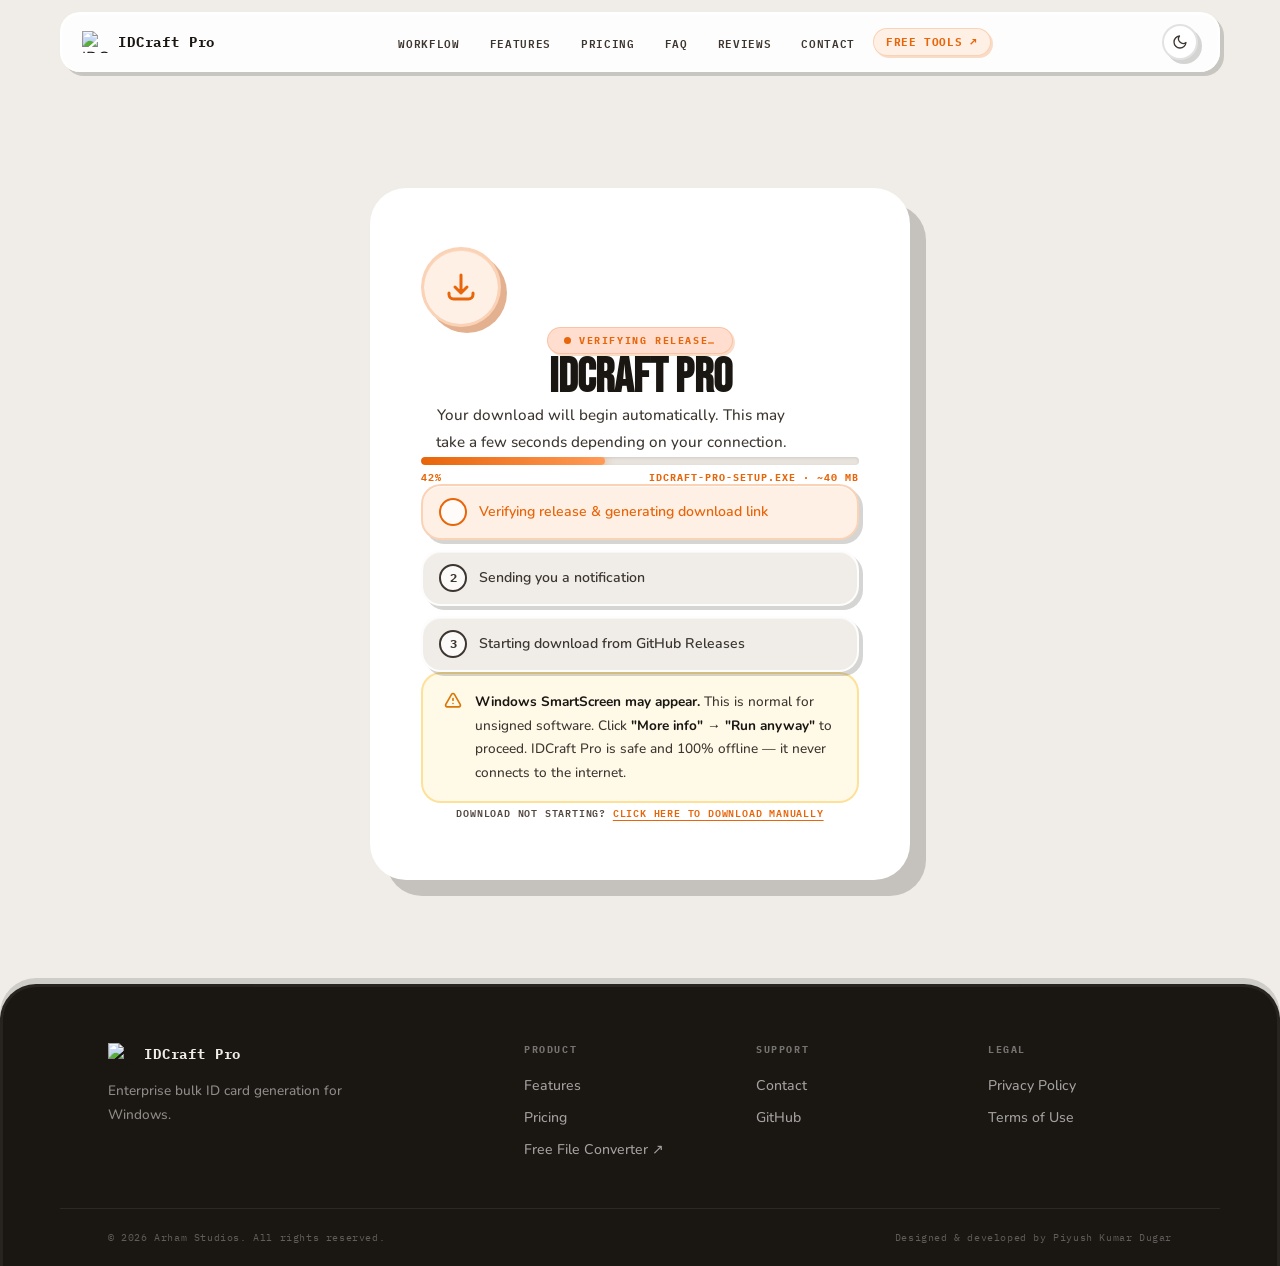
==== download.html @ 9755cce8 "Add files via upload" ====
<!DOCTYPE html>
<html lang="en">
<head>
<meta charset="UTF-8">
<meta name="viewport" content="width=device-width, initial-scale=1.0">
<title>Downloading IDCraft Pro — Arham Studios</title>
<meta name="description" content="Your IDCraft Pro download is starting automatically.">
<meta name="robots" content="noindex, nofollow">
<link rel="icon" type="image/png" href="N4.png">
<link rel="preconnect" href="https://fonts.googleapis.com">
<link rel="preconnect" href="https://fonts.gstatic.com" crossorigin>
<link href="https://fonts.googleapis.com/css2?family=Bebas+Neue&family=IBM+Plex+Mono:wght@400;600;700&family=Nunito:wght@400;500;600;700;800;900&display=swap" rel="stylesheet">
<link rel="stylesheet" href="styles.min.css">
<style>
/* ── Download page styles ── */
.dl-page {
  min-height: 100vh;
  display: flex; flex-direction: column;
  align-items: center; justify-content: center;
  padding: 40px 24px; text-align: center;
  gap: 0;
}
.dl-card {
  background: var(--white);
  border-radius: var(--rxl);
  border: 3px solid rgba(255,255,255,.9);
  box-shadow: var(--cxl);
  padding: 56px 48px;
  max-width: 540px; width: 100%;
  display: flex; flex-direction: column; align-items: center; gap: 24px;
}
[data-theme="dark"] .dl-card {
  background: #1A1612;
  border-color: rgba(245,239,230,.08);
}

/* Animated download icon */
.dl-icon-wrap {
  width: 80px; height: 80px;
  background: var(--amber-lt);
  border: 3px solid var(--amber-md);
  border-radius: 50%;
  display: flex; align-items: center; justify-content: center;
  box-shadow: var(--camb);
  animation: icon-bounce .6s var(--ease) infinite alternate;
}
@keyframes icon-bounce {
  from { transform: translateY(0); box-shadow: var(--camb); }
  to   { transform: translateY(-6px); box-shadow: 6px 10px 0 rgba(196,82,10,.3); }
}
.dl-icon-wrap svg { width: 36px; height: 36px; color: var(--amber); }

/* Status badge */
.dl-status-badge {
  display: inline-flex; align-items: center; gap: 8px;
  background: var(--peach); color: var(--amber);
  font-family: var(--mono); font-size: 10px; font-weight: 700;
  letter-spacing: .16em; text-transform: uppercase;
  padding: 6px 16px; border-radius: 100px;
  border: 1.5px solid var(--amber-md);
  box-shadow: 2px 2px 0 var(--amber-md);
}
[data-theme="dark"] .dl-status-badge { background: rgba(232,101,10,.18); }
.dl-status-dot {
  width: 7px; height: 7px; background: var(--amber); border-radius: 50%;
  animation: pulse 1.4s infinite;
}
@keyframes pulse {
  0%,100% { opacity: 1; transform: scale(1); }
  50%      { opacity: .5; transform: scale(.7); }
}

/* Title */
.dl-title {
  font-family: var(--disp);
  font-size: clamp(2rem, 6vw, 3rem);
  line-height: 1; color: var(--ink);
  margin: 0;
}
.dl-sub {
  font-size: .95rem; line-height: 1.8; color: var(--ink2);
  font-weight: 500; max-width: 380px; margin: 0;
}

/* Progress bar */
.dl-progress-wrap {
  width: 100%;
  background: var(--bg2);
  border-radius: 100px;
  height: 8px;
  overflow: hidden;
  box-shadow: inset 0 1px 3px rgba(0,0,0,.1);
}
.dl-progress-bar {
  height: 100%; border-radius: 100px;
  background: linear-gradient(90deg, var(--amber), #FF9A56);
  width: 0%;
  transition: width .4s ease;
  box-shadow: 0 0 8px rgba(232,101,10,.5);
}
.dl-progress-label {
  font-family: var(--mono); font-size: 10px; font-weight: 700;
  letter-spacing: .1em; color: var(--amber); text-transform: uppercase;
}

/* Steps */
.dl-steps {
  width: 100%;
  display: flex; flex-direction: column; gap: 10px;
  text-align: left;
}
.dl-step {
  display: flex; align-items: center; gap: 12px;
  background: var(--bg); border-radius: var(--rmd);
  border: 2px solid rgba(255,255,255,.9);
  box-shadow: var(--csm); padding: 12px 16px;
  font-size: .88rem; font-weight: 600; color: var(--ink2);
  transition: all .3s ease;
}
[data-theme="dark"] .dl-step {
  background: #0D0B09;
  border-color: rgba(245,239,230,.06);
}
.dl-step.done {
  border-color: rgba(26,122,74,.3);
  background: rgba(26,122,74,.06);
  color: var(--success);
}
.dl-step.active {
  border-color: var(--amber-md);
  background: var(--amber-lt);
  color: var(--amber);
}
[data-theme="dark"] .dl-step.done { background: rgba(26,122,74,.1); }
[data-theme="dark"] .dl-step.active { background: rgba(232,101,10,.12); }
.dl-step-icon {
  width: 28px; height: 28px; border-radius: 50%; flex-shrink: 0;
  display: flex; align-items: center; justify-content: center;
  background: rgba(255,255,255,.7); border: 2px solid currentColor;
  font-size: 12px; font-weight: 700; font-family: var(--mono);
}
.dl-step.done .dl-step-icon::after { content: "✓"; }
.dl-step.active .dl-step-icon { animation: spin .8s linear infinite; }
@keyframes spin {
  from { transform: rotate(0deg); } to { transform: rotate(360deg); }
}
.dl-step:not(.done):not(.active) .dl-step-icon::after { content: attr(data-n); }

/* Warning box */
.dl-warning {
  width: 100%;
  background: rgba(251,191,36,.1);
  border: 2px solid rgba(251,191,36,.4);
  border-radius: var(--rmd); padding: 16px 20px;
  display: flex; align-items: flex-start; gap: 12px;
  text-align: left;
}
.dl-warning svg { width: 20px; height: 20px; color: #D97706; flex-shrink: 0; margin-top: 1px; }
.dl-warning-text { font-size: .85rem; line-height: 1.75; color: var(--ink2); font-weight: 500; }
.dl-warning-text strong { color: var(--ink); }

/* Manual link */
.dl-manual {
  font-family: var(--mono); font-size: 10px; font-weight: 600;
  letter-spacing: .08em; color: var(--ink3);
  text-transform: uppercase;
}
.dl-manual a {
  color: var(--amber); text-decoration: underline;
  text-underline-offset: 3px;
}

/* Success state */
.dl-success { display: none; flex-direction: column; align-items: center; gap: 16px; }
.dl-success-icon { font-size: 4rem; animation: pop .5s var(--ease); }
@keyframes pop { from { transform: scale(0); } to { transform: scale(1); } }
.dl-success-title { font-family: var(--disp); font-size: 2.2rem; color: var(--ink); margin: 0; }
.dl-success-sub { font-size: .92rem; color: var(--ink2); font-weight: 500; line-height: 1.8; margin: 0; }

/* Next steps */
.dl-next {
  width: 100%;
  display: grid; grid-template-columns: 1fr 1fr 1fr;
  gap: 10px; margin-top: 8px;
}
.dl-next-item {
  display: flex; flex-direction: column; align-items: center; gap: 8px;
  background: var(--bg); border: 2px solid rgba(255,255,255,.9);
  border-radius: var(--rmd); box-shadow: var(--csm);
  padding: 14px 10px; text-align: center;
  font-size: .8rem; font-weight: 700; color: var(--ink2);
  text-decoration: none;
  transition: transform .18s var(--ease), box-shadow .18s, background .18s;
}
[data-theme="dark"] .dl-next-item { background: #0D0B09; border-color: rgba(245,239,230,.06); }
.dl-next-item:hover { transform: translateY(-3px); box-shadow: var(--cmd); background: var(--amber-lt); color: var(--amber); }
.dl-next-num {
  font-family: var(--disp); font-size: 2rem; line-height: 1;
  color: var(--amber);
}
.dl-next-label { font-family: var(--mono); font-size: 9px; font-weight: 700; letter-spacing: .1em; text-transform: uppercase; color: var(--ink3); }

@media (max-width: 560px) {
  .dl-card { padding: 36px 20px; }
  .dl-next { grid-template-columns: 1fr; }
}
</style>
</head>
<body>
<a href="#main-content" class="skip-link">Skip to main content</a>
<div id="prog" role="progressbar" aria-label="Page scroll progress"></div>

<header id="nav" role="banner">
  <div class="nav-inner">
    <div class="nav-brand">
      <img src="N4.png" alt="IDCraft Pro logo" width="26" height="22" id="nav-logo">
      <span class="nav-brand-name">IDCraft Pro</span>
    </div>
    <nav class="nav-links" aria-label="Main navigation">
      <a href="index.html#workflow">Workflow</a>
      <a href="index.html#features">Features</a>
      <a href="index.html#pricing">Pricing</a>
      <a href="index.html#faq">FAQ</a>
      <a href="index.html#reviews">Reviews</a>
      <a href="index.html#contact">Contact</a>
      <a href="transmorph.html" target="_blank" class="nav-free-tools">Free Tools ↗</a>
    </nav>
    <button id="theme-toggle" aria-label="Toggle dark mode">
      <svg class="moon-icon" viewBox="0 0 24 24" fill="none" stroke="currentColor" stroke-width="2"><path stroke-linecap="round" stroke-linejoin="round" d="M21 12.79A9 9 0 1111.21 3 7 7 0 0021 12.79z"/></svg>
      <svg class="sun-icon" viewBox="0 0 24 24" fill="none" stroke="currentColor" stroke-width="2"><circle cx="12" cy="12" r="5"/><path stroke-linecap="round" d="M12 1v2M12 21v2M4.22 4.22l1.42 1.42M18.36 18.36l1.42 1.42M1 12h2M21 12h2M4.22 19.78l1.42-1.42M18.36 5.64l1.42-1.42"/></svg>
    </button>
    <button id="mob-btn" aria-label="Open menu" aria-expanded="false" aria-controls="mob-menu">
      <span></span><span></span><span></span>
    </button>
  </div>
  <nav id="mob-menu" aria-label="Mobile navigation">
    <a href="index.html" class="ml">Home</a>
    <a href="index.html#features" class="ml">Features</a>
    <a href="index.html#pricing" class="ml">Pricing</a>
    <a href="transmorph.html" target="_blank" class="ml" style="color:var(--amber);">Free Tools ↗</a>
  </nav>
</header>

<main id="main-content">
  <div class="dl-page">
    <div class="dl-card" id="dl-card">

      <!-- Downloading state (default) -->
      <div id="dl-downloading">
        <div class="dl-icon-wrap" aria-hidden="true">
          <svg fill="none" stroke="currentColor" stroke-width="2" viewBox="0 0 24 24">
            <path stroke-linecap="round" stroke-linejoin="round" d="M4 16v1a3 3 0 003 3h10a3 3 0 003-3v-1m-4-4l-4 4m0 0l-4-4m4 4V4"/>
          </svg>
        </div>

        <div class="dl-status-badge">
          <span class="dl-status-dot"></span>
          <span id="dl-status-text">Preparing download…</span>
        </div>

        <h1 class="dl-title">IDCraft Pro</h1>
        <p class="dl-sub">Your download will begin automatically. This may take a few seconds depending on your connection.</p>

        <!-- Progress bar -->
        <div style="width:100%">
          <div class="dl-progress-wrap" role="progressbar" aria-label="Download preparation progress" aria-valuenow="0" aria-valuemin="0" aria-valuemax="100">
            <div class="dl-progress-bar" id="dl-bar"></div>
          </div>
          <div style="display:flex;justify-content:space-between;margin-top:6px;">
            <span class="dl-progress-label" id="dl-pct">0%</span>
            <span class="dl-progress-label">IDCraft-Pro-Setup.exe · ~40 MB</span>
          </div>
        </div>

        <!-- Step indicators -->
        <div class="dl-steps" role="list">
          <div class="dl-step active" id="step-1" role="listitem">
            <div class="dl-step-icon" data-n="1"></div>
            <span>Verifying release &amp; generating download link</span>
          </div>
          <div class="dl-step" id="step-2" role="listitem">
            <div class="dl-step-icon" data-n="2"></div>
            <span>Sending you a notification</span>
          </div>
          <div class="dl-step" id="step-3" role="listitem">
            <div class="dl-step-icon" data-n="3"></div>
            <span>Starting download from GitHub Releases</span>
          </div>
        </div>

        <!-- SmartScreen warning -->
        <div class="dl-warning" role="note">
          <svg fill="none" stroke="currentColor" stroke-width="2" viewBox="0 0 24 24">
            <path stroke-linecap="round" stroke-linejoin="round" d="M12 9v2m0 4h.01m-6.938 4h13.856c1.54 0 2.502-1.667 1.732-3L13.732 4c-.77-1.333-2.694-1.333-3.464 0L3.34 16c-.77 1.333.192 3 1.732 3z"/>
          </svg>
          <div class="dl-warning-text">
            <strong>Windows SmartScreen may appear.</strong> This is normal for unsigned software. Click <strong>"More info" → "Run anyway"</strong> to proceed. IDCraft Pro is safe and 100% offline — it never connects to the internet.
          </div>
        </div>

        <p class="dl-manual">
          Download not starting? <a href="https://github.com/Piyush-2103/IDCraft-Pro/releases/latest/download/IDCraft-Pro-Setup.exe" id="manual-link">Click here to download manually</a>
        </p>
      </div>

      <!-- Success state (shown after download triggers) -->
      <div class="dl-success" id="dl-success">
        <div class="dl-success-icon" aria-hidden="true">🎉</div>
        <h2 class="dl-success-title">Download Started!</h2>
        <p class="dl-success-sub">
          <strong>IDCraft-Pro-Setup.exe</strong> is downloading.<br>
          Check your browser's download bar or Downloads folder.
        </p>
        <div class="dl-next">
          <div>
            <div class="dl-next-num">1</div>
            <div style="font-size:.85rem;font-weight:700;color:var(--ink)">Run Setup</div>
            <div class="dl-next-label">Open the .exe file</div>
          </div>
          <div>
            <div class="dl-next-num">2</div>
            <div style="font-size:.85rem;font-weight:700;color:var(--ink)">Click "More info"</div>
            <div class="dl-next-label">Then "Run anyway"</div>
          </div>
          <div>
            <div class="dl-next-num">3</div>
            <div style="font-size:.85rem;font-weight:700;color:var(--ink)">Start designing</div>
            <div class="dl-next-label">7-day free trial</div>
          </div>
        </div>
        <div style="display:flex;gap:12px;flex-wrap:wrap;justify-content:center;margin-top:8px;">
          <a href="index.html#pricing" class="btn btn-primary" style="min-width:180px;justify-content:center;">View Pricing →</a>
          <a href="index.html#faq" class="btn btn-ghost" style="min-width:180px;justify-content:center;">Read FAQ</a>
        </div>
      </div>

    </div>
  </div>
</main>

<footer>
  <div class="footer-top">
    <div>
      <div class="footer-brand-row">
        <img src="N5.png" alt="IDCraft Pro" width="26" height="22">
        <span class="footer-brand-name">IDCraft Pro</span>
      </div>
      <p class="footer-brand-desc">Enterprise bulk ID card generation for Windows.</p>
    </div>
    <div><div class="footer-col-title">Product</div><ul class="footer-links"><li><a href="index.html#features">Features</a></li><li><a href="index.html#pricing">Pricing</a></li><li><a href="transmorph.html" target="_blank">Free File Converter ↗</a></li></ul></div>
    <div><div class="footer-col-title">Support</div><ul class="footer-links"><li><a href="index.html#contact">Contact</a></li><li><a href="https://github.com/Piyush-2103/IDCraft-Pro" target="_blank">GitHub</a></li></ul></div>
    <div><div class="footer-col-title">Legal</div><ul class="footer-links"><li><a href="privacy.html">Privacy Policy</a></li><li><a href="terms.html">Terms of Use</a></li></ul></div>
  </div>
  <div class="footer-bottom">
    <p>&copy; 2026 Arham Studios. All rights reserved.</p>
    <p>Designed &amp; developed by Piyush Kumar Dugar</p>
  </div>
</footer>

<script defer src="script.min.js"></script>
<script>
/* ════════════════════════════════════════════════════════
   DOWNLOAD PAGE — Ntfy notification + animated sequence
════════════════════════════════════════════════════════ */
(function() {

  // ── CONFIG ───────────────────────────────────────────
  // Your unique Ntfy topic — change this to something only you know
  // Subscribe to this topic in the Ntfy app on your phone
  const NTFY_TOPIC = 'idcraftpro-downloads-piyush2103';
  const NTFY_URL   = 'https://ntfy.sh/' + NTFY_TOPIC;
  const DL_URL     = 'https://github.com/Piyush-2103/IDCraft-Pro/releases/latest/download/IDCraft-Pro-Setup.exe';
  // ─────────────────────────────────────────────────────

  const bar      = document.getElementById('dl-bar');
  const pct      = document.getElementById('dl-pct');
  const status   = document.getElementById('dl-status-text');
  const step1    = document.getElementById('step-1');
  const step2    = document.getElementById('step-2');
  const step3    = document.getElementById('step-3');
  const dlWrap   = document.getElementById('dl-downloading');
  const success  = document.getElementById('dl-success');

  function setProgress(p) {
    bar.style.width = p + '%';
    bar.parentElement.setAttribute('aria-valuenow', p);
    pct.textContent = p + '%';
  }

  function stepDone(el) {
    el.classList.remove('active');
    el.classList.add('done');
    el.querySelector('.dl-step-icon').textContent = '✓';
  }
  function stepActive(el) {
    el.classList.add('active');
  }

  function showSuccess() {
    dlWrap.style.display = 'none';
    success.style.display = 'flex';
  }

  function triggerDownload() {
    const a = document.createElement('a');
    a.href = DL_URL;
    a.download = 'IDCraft-Pro-Setup.exe';
    document.body.appendChild(a);
    a.click();
    document.body.removeChild(a);
  }

  function getDeviceInfo() {
    const ua = navigator.userAgent;
    const platform = ua.includes('Win') ? 'Windows' :
                     ua.includes('Mac') ? 'macOS' :
                     ua.includes('Linux') ? 'Linux' :
                     ua.includes('Android') ? 'Android' :
                     ua.includes('iPhone') ? 'iPhone' : 'Unknown';
    const browser = ua.includes('Chrome') ? 'Chrome' :
                    ua.includes('Firefox') ? 'Firefox' :
                    ua.includes('Safari') ? 'Safari' :
                    ua.includes('Edge') ? 'Edge' : 'Unknown';
    return platform + ' · ' + browser;
  }

  async function sendNtfy() {
    const time = new Date().toLocaleString('en-IN', {
      timeZone: 'Asia/Kolkata', day:'2-digit', month:'short',
      year:'numeric', hour:'2-digit', minute:'2-digit'
    });
    const device = getDeviceInfo();
    const body = `📥 New Download!\n🕐 ${time} IST\n💻 ${device}\n🌐 Ref: ${document.referrer || 'Direct'}`;
    try {
      await fetch(NTFY_URL, {
        method: 'POST',
        body: body,
        headers: {
          'Title':    '🎉 IDCraft Pro — New Download!',
          'Priority': 'high',
          'Tags':     'inbox_tray,rocket'
        }
      });
    } catch(e) {
      // Silent fail — don't block the download if Ntfy is unreachable
      console.warn('Ntfy notification failed:', e);
    }
  }

  // ── ANIMATED SEQUENCE ─────────────────────────────────
  async function runSequence() {

    // Step 1: Verifying (0→45%)
    status.textContent = 'Verifying release…';
    await animateBar(0, 45, 900);

    stepDone(step1);
    stepActive(step2);
    status.textContent = 'Sending notification…';
    await animateBar(45, 70, 400);

    // Step 2: Send Ntfy notification
    await sendNtfy();
    stepDone(step2);
    await animateBar(70, 85, 300);

    // Step 3: Trigger download
    stepActive(step3);
    status.textContent = 'Starting download…';
    await animateBar(85, 100, 600);
    triggerDownload();
    stepDone(step3);

    // Small pause, then show success
    await delay(700);
    showSuccess();
  }

  function animateBar(from, to, duration) {
    return new Promise(resolve => {
      const start = performance.now();
      function step(now) {
        const progress = Math.min((now - start) / duration, 1);
        const val = Math.round(from + (to - from) * easeOut(progress));
        setProgress(val);
        if (progress < 1) requestAnimationFrame(step);
        else resolve();
      }
      requestAnimationFrame(step);
    });
  }

  function easeOut(t) { return 1 - Math.pow(1 - t, 3); }
  function delay(ms) { return new Promise(r => setTimeout(r, ms)); }

  // Start on load
  window.addEventListener('load', () => {
    // Small initial delay so the page renders first
    setTimeout(runSequence, 600);
  });

})();
</script>
</body>
</html>
---- styles.min.css ----
*,*::before,*::after{box-sizing:border-box;margin:0;padding:0}:root{--amber:#E8650A;--amber-dk:#C4520A;--amber-lt:#FFF0E6;--amber-md:rgba(232,101,10,.22);--bg:#F0EDE8;--bg2:#E8E3DC;--ink:#1A1612;--ink2:#3D3630;--ink3:#524840;--star-empty:#D8D0C4;--white:#FFFFFF;--rule:rgba(26,22,18,.1);--success:#1A7A4A;--peach:#FFDED0;--sky:#D0E8FF;--mint:#CFFFEA;--lemon:#FFF6CC;--lilac:#EAD8FF;--rose:#FFD6E8;--body:'Nunito',sans-serif;--disp:'Bebas Neue',sans-serif;--mono:'IBM Plex Mono',monospace;--csm:4px 4px 0 rgba(26,22,18,.18),inset 0 1px 0 rgba(255,255,255,.6);--cmd:6px 6px 0 rgba(26,22,18,.2),inset 0 1px 0 rgba(255,255,255,.55);--clg:10px 10px 0 rgba(26,22,18,.22),inset 0 2px 0 rgba(255,255,255,.5);--cxl:16px 16px 0 rgba(26,22,18,.2),inset 0 2px 0 rgba(255,255,255,.45);--camb:6px 6px 0 rgba(196,82,10,.45),inset 0 1px 0 rgba(255,200,160,.6);--rsm:14px;--rmd:20px;--rlg:28px;--rxl:36px;--ease:cubic-bezier(0.34,1.56,0.64,1)}html{overflow-x:hidden;scroll-behavior:smooth}body{font-family:var(--body);background:var(--bg);color:var(--ink);overflow-x:hidden;-webkit-font-smoothing:antialiased}#prog{position:fixed;top:0;left:0;height:4px;z-index:9999;background:linear-gradient(90deg,var(--amber),#FF9A56);width:0%;border-radius:0 4px 4px 0;transition:width .1s linear}.skip-link{position:fixed;top:-100%;left:16px;z-index:99999;background:var(--amber);color:#fff;font-family:var(--mono);font-size:12px;font-weight:700;letter-spacing:.1em;text-transform:uppercase;padding:12px 24px;border-radius:var(--rsm);transition:top .2s;text-decoration:none;box-shadow:var(--camb)}.skip-link:focus{top:8px}*:focus-visible{outline:3px solid var(--amber);outline-offset:3px;border-radius:4px}.wrap{max-width:1160px;margin:0 auto;padding:0 32px}a{text-decoration:none;color:inherit}ul{list-style:none}button{border:none;background:none;cursor:pointer;font:inherit;color:inherit}img{max-width:100%;display:block}.accent{color:var(--amber)}.clay{border-radius:var(--rlg);box-shadow:var(--cmd);transition:transform .2s var(--ease),box-shadow .2s}.clay:hover{transform:translateY(-3px);box-shadow:var(--clg)}.btn{display:inline-flex;align-items:center;justify-content:center;gap:10px;font-family:var(--body);font-weight:800;font-size:14px;padding:15px 28px;min-height:52px;border-radius:var(--rmd);transition:transform .18s var(--ease),box-shadow .18s;cursor:pointer;white-space:nowrap;text-decoration:none}.btn-primary{background:var(--amber);color:#fff;box-shadow:var(--camb);border:2.5px solid var(--amber-dk)}.btn-primary:hover{transform:translateY(-3px) scale(1.02);box-shadow:8px 8px 0 rgba(196,82,10,.5),inset 0 1px 0 rgba(255,200,160,.6)}.btn-ghost{background:var(--white);color:var(--ink);box-shadow:var(--csm);border:2px solid rgba(26,22,18,.15)}.btn-ghost:hover{transform:translateY(-2px);box-shadow:var(--cmd)}.sec-label{display:inline-flex;align-items:center;gap:8px;background:var(--peach);color:var(--amber);font-family:var(--mono);font-size:10px;font-weight:700;letter-spacing:.18em;text-transform:uppercase;padding:6px 14px;border-radius:100px;border:1.5px solid var(--amber-md);box-shadow:2px 2px 0 var(--amber-md);margin-bottom:16px}.sec-title{font-family:var(--disp);font-size:clamp(2.4rem,5vw,3.8rem);line-height:1;color:var(--ink);margin-bottom:14px}.sec-sub{font-size:1rem;line-height:1.8;color:var(--ink2);font-weight:500;max-width:520px}.rv{opacity:0;transform:translateY(28px);transition:opacity .55s cubic-bezier(0.16,1,.3,1),transform .55s cubic-bezier(0.16,1,.3,1)}.rv.vis{opacity:1;transform:none}.d1{transition-delay:.07s}.d2{transition-delay:.14s}.d3{transition-delay:.21s}.d4{transition-delay:.28s}#nav{position:sticky;top:0;z-index:800;padding:12px 32px}.nav-inner{max-width:1160px;margin:0 auto;background:rgba(255,255,255,.88);backdrop-filter:blur(16px);border-radius:var(--rmd);border:2px solid rgba(255,255,255,.9);box-shadow:var(--csm);height:60px;padding:0 20px;display:flex;align-items:center;justify-content:space-between;gap:24px}.nav-brand{display:flex;align-items:center;gap:10px}.nav-brand img{width:26px;height:22px}.nav-brand-name{font-family:var(--mono);font-size:14px;font-weight:700;letter-spacing:.06em;color:var(--ink)}.nav-links{display:flex;align-items:center;gap:6px}.nav-links a:not(.nav-free-tools){font-family:var(--mono);font-size:11px;font-weight:600;letter-spacing:.06em;text-transform:uppercase;color:var(--ink2);padding:8px 12px;border-radius:var(--rsm);transition:background .15s,color .15s}.nav-links a:not(.nav-free-tools):hover,.nav-links a.nav-active{background:var(--amber-lt);color:var(--amber)}.nav-cta{background:var(--amber);color:#fff;font-family:var(--mono);font-size:11px;font-weight:700;letter-spacing:.06em;text-transform:uppercase;padding:10px 18px;border-radius:var(--rsm);display:flex;align-items:center;gap:7px;box-shadow:3px 3px 0 var(--amber-dk);transition:transform .18s var(--ease),box-shadow .18s;border:1.5px solid var(--amber-dk)}.nav-cta:hover{transform:translateY(-2px);box-shadow:5px 5px 0 var(--amber-dk)}#mob-btn{display:none;padding:8px;border-radius:var(--rsm);flex-direction:column;gap:5px;cursor:pointer}#mob-btn span{display:block;width:22px;height:2.5px;background:var(--ink);border-radius:2px;transition:transform .2s,opacity .2s}#mob-menu{display:none;position:fixed;inset:0;top:84px;z-index:700;background:var(--bg);padding:24px;flex-direction:column;gap:8px;overflow-y:auto}#mob-menu.open{display:flex}.ml{font-family:var(--mono);font-size:13px;font-weight:700;letter-spacing:.06em;text-transform:uppercase;padding:16px 20px;border-radius:var(--rmd);color:var(--ink2);display:block;background:var(--white);box-shadow:var(--csm);border:2px solid rgba(255,255,255,.9)}.ml:hover{background:var(--amber-lt);color:var(--amber)}.mob-cta{background:var(--amber)!important;color:#fff!important;box-shadow:var(--camb)!important}@media(max-width:768px){.nav-links,.nav-cta{display:none}#mob-btn{display:flex}#nav{padding:10px 16px}}#hero{padding:40px 0 80px}.hero-wrap{display:grid;grid-template-columns:1fr 440px;gap:48px;align-items:start}.hero-badge{display:inline-flex;align-items:center;gap:8px;background:var(--peach);color:var(--amber);font-family:var(--mono);font-size:10px;font-weight:700;letter-spacing:.16em;text-transform:uppercase;padding:7px 16px;border-radius:100px;border:2px solid var(--amber-md);box-shadow:3px 3px 0 var(--amber-md);margin-bottom:22px}.badge-pulse{width:7px;height:7px;background:var(--amber);border-radius:50%;animation:pulse 2s infinite}@keyframes pulse{0%,100%{box-shadow:0 0 0 0 rgba(232,101,10,.5)}50%{box-shadow:0 0 0 6px rgba(232,101,10,0)}}.hero-h1{font-family:var(--disp);font-size:clamp(3.6rem,8vw,6rem);line-height:.96;color:var(--ink);margin-bottom:20px}.hero-desc{font-size:1.05rem;line-height:1.85;color:var(--ink2);font-weight:500;max-width:480px;margin-bottom:32px}.hero-ctas{display:flex;gap:14px;flex-wrap:wrap;margin-bottom:36px}.hero-trust{display:flex;flex-wrap:wrap;gap:10px}.trust-chip{display:flex;align-items:center;gap:7px;background:var(--white);border:2px solid rgba(255,255,255,.9);border-radius:100px;padding:6px 14px;font-family:var(--mono);font-size:10px;font-weight:700;letter-spacing:.08em;text-transform:uppercase;color:var(--ink2);box-shadow:2px 2px 0 rgba(26,22,18,.1)}.trust-chip svg{width:12px;height:12px;color:var(--amber)}.hero-card{background:var(--white);border-radius:var(--rxl);border:3px solid rgba(255,255,255,.9);box-shadow:var(--cxl);overflow:hidden}.hcard-top{background:var(--ink);padding:20px 24px;display:flex;align-items:center;justify-content:space-between}.hcard-label{font-family:var(--mono);font-size:10px;font-weight:700;letter-spacing:.14em;text-transform:uppercase;color:rgba(255,255,255,.55)}.hcard-pill{background:var(--amber);color:#fff;font-family:var(--mono);font-size:9px;font-weight:700;letter-spacing:.12em;text-transform:uppercase;padding:5px 12px;border-radius:100px}.hero-stats{display:grid;grid-template-columns:1fr 1fr}.hero-stat{padding:22px 24px;border-bottom:2px solid var(--bg2);border-right:2px solid var(--bg2)}.hero-stat:nth-child(2n){border-right:none}.hero-stat:nth-last-child(-n+2){border-bottom:none}.hstat-n{font-family:var(--disp);font-size:2.8rem;line-height:1;color:var(--ink);margin-bottom:4px}.hstat-n .a{color:var(--amber)}.hstat-l{font-family:var(--mono);font-size:9px;font-weight:600;letter-spacing:.1em;text-transform:uppercase;color:var(--ink3)}.hero-specs{padding:20px 24px;background:var(--bg)}.spec-row{display:flex;justify-content:space-between;align-items:center;padding:8px 0;border-bottom:1px solid var(--rule);font-family:var(--mono);font-size:10px}.spec-row:last-child{border-bottom:none}.spec-k{color:var(--ink3);font-weight:600;letter-spacing:.06em;text-transform:uppercase}.spec-v{color:var(--ink2);font-weight:700}.spec-v.a{color:var(--amber)}@media(max-width:960px){.hero-wrap{grid-template-columns:1fr}.hero-card{max-width:480px}}@media(max-width:600px){#hero{padding:24px 0 56px}.hero-h1{font-size:clamp(3rem,14vw,4.2rem)}.hero-ctas{flex-direction:column}.hero-ctas .btn{width:100%}.wrap{padding:0 20px}}.ticker-wrap{background:var(--ink);overflow:hidden;padding:14px 0;margin:0 0 80px;border-radius:var(--rlg);border:3px solid rgba(255,255,255,.06);box-shadow:var(--cmd)}.ticker-track{display:flex;width:max-content;animation:ticker 28s linear infinite}.ticker-item{display:flex;align-items:center;gap:10px;padding:0 28px;font-family:var(--mono);font-size:10px;font-weight:700;letter-spacing:.18em;text-transform:uppercase;color:rgba(255,255,255,.65);white-space:nowrap}.t-dot{width:4px;height:4px;background:var(--amber);border-radius:50%;flex-shrink:0}@keyframes ticker{from{transform:translateX(0)}to{transform:translateX(-50%)}}#workflow{padding:0 0 96px}.wf-top{display:flex;justify-content:space-between;align-items:flex-end;gap:40px;margin-bottom:48px;flex-wrap:wrap}.wf-pills{display:flex;gap:10px;flex-wrap:wrap;margin-top:20px}.wf-pill{display:flex;align-items:center;gap:8px;background:var(--white);border:2px solid rgba(255,255,255,.9);padding:8px 16px;border-radius:100px;font-family:var(--mono);font-size:10px;font-weight:700;letter-spacing:.06em;text-transform:uppercase;color:var(--ink2);box-shadow:2px 2px 0 rgba(26,22,18,.1)}.wf-pill-n{color:var(--amber)}.wf-tabs{display:grid;grid-template-columns:repeat(4,1fr);background:var(--white);border-radius:var(--rlg) var(--rlg) 0 0;border:3px solid rgba(255,255,255,.9);border-bottom:none;box-shadow:6px 6px 0 rgba(26,22,18,.15);overflow:hidden}.wf-tab{padding:18px 20px;min-height:68px;border-right:2px solid var(--bg2);cursor:pointer;background:var(--bg);transition:background .18s;display:flex;flex-direction:column;justify-content:center}.wf-tab:last-child{border-right:none}.wf-tab.active{background:var(--white);box-shadow:inset 0 4px 0 var(--amber)}.wf-tab-n{font-family:var(--mono);font-size:9px;font-weight:700;letter-spacing:.14em;text-transform:uppercase;color:var(--amber);margin-bottom:4px}.wf-tab-title{font-family:var(--mono);font-size:11px;font-weight:700;letter-spacing:.04em;color:var(--ink3)}.wf-tab.active .wf-tab-title{color:var(--ink)}.wf-panels{background:var(--white);border:3px solid rgba(255,255,255,.9);border-top:2px solid var(--bg2);border-radius:0 0 var(--rlg) var(--rlg);box-shadow:6px 6px 0 rgba(26,22,18,.15);overflow:hidden}.wf-panel{display:none;grid-template-columns:320px 1fr}.wf-panel.active{display:grid}.wf-panel-text{padding:40px 36px;border-right:2px solid var(--bg2)}.wf-big-n{font-family:var(--disp);font-size:6rem;line-height:1;color:var(--bg2);margin-bottom:10px}.wf-title{font-family:var(--disp);font-size:2rem;color:var(--ink);margin-bottom:10px}.wf-body{font-size:.95rem;line-height:1.85;color:var(--ink2);font-weight:500}.wf-vid{position:relative;min-height:300px;display:flex;flex-direction:column}.vid-chrome{background:#1e1e1e;padding:10px 14px;display:flex;gap:6px;align-items:center;flex-shrink:0}.vdot{width:10px;height:10px;border-radius:50%}.vid-area{flex:1;position:relative;overflow:hidden;background:#111;min-height:260px}.vid-thumb{width:100%;height:100%;object-fit:cover;position:absolute;inset:0}.vid-overlay{position:absolute;inset:0;display:flex;align-items:center;justify-content:center;background:rgba(0,0,0,.3);cursor:pointer;transition:background .2s}.vid-overlay:hover{background:rgba(0,0,0,.1)}.play-btn{width:64px;height:64px;border-radius:50%;background:rgba(255,255,255,.95);display:flex;align-items:center;justify-content:center;box-shadow:0 4px 20px rgba(0,0,0,.3)}.play-btn svg{width:28px;height:28px;color:var(--amber);margin-left:4px}@media(max-width:960px){.wf-panel{grid-template-columns:1fr}.wf-panel-text{border-right:none;border-bottom:2px solid var(--bg2)}.wf-tabs{grid-template-columns:repeat(2,1fr)}.wf-tab:nth-child(2){border-right:none}.wf-tab:nth-child(3),.wf-tab:nth-child(4){border-top:2px solid var(--bg2)}}@media(max-width:600px){#workflow{padding:0 0 56px}}#features{padding:0 0 96px}.feat-head{display:flex;justify-content:space-between;align-items:flex-end;gap:24px;margin-bottom:40px;flex-wrap:wrap}.feat-grid{display:grid;grid-template-columns:repeat(3,1fr);gap:20px}.feat-card{padding:32px 28px;border-radius:var(--rlg);border:3px solid rgba(255,255,255,.85);box-shadow:var(--cmd);transition:transform .2s var(--ease),box-shadow .2s;position:relative;overflow:hidden}.feat-card:hover{transform:translateY(-4px) rotate(-.5deg);box-shadow:var(--clg)}.feat-card:nth-child(1){background:var(--peach)}.feat-card:nth-child(2){background:var(--sky)}.feat-card:nth-child(3){background:var(--mint)}.feat-card:nth-child(4){background:var(--lemon)}.feat-card:nth-child(5){background:var(--lilac)}.feat-card:nth-child(6){background:var(--rose)}.feat-icon{width:48px;height:48px;background:rgba(255,255,255,.7);border-radius:var(--rsm);display:flex;align-items:center;justify-content:center;margin-bottom:18px;box-shadow:2px 2px 0 rgba(26,22,18,.08);border:2px solid rgba(255,255,255,.9)}.feat-icon svg{width:22px;height:22px;color:var(--ink)}.feat-name{font-family:var(--disp);font-size:1.5rem;color:var(--ink);margin-bottom:8px}.feat-desc{font-size:.88rem;line-height:1.75;color:var(--ink2);font-weight:500}.feat-num{position:absolute;bottom:-10px;right:12px;font-family:var(--disp);font-size:5.5rem;line-height:1;color:rgba(26,22,18,.06);pointer-events:none;user-select:none}@media(max-width:900px){.feat-grid{grid-template-columns:repeat(2,1fr)}}@media(max-width:560px){.feat-grid{grid-template-columns:1fr}#features{padding:0 0 56px}}#requirements{padding:0 0 96px}.req-head{margin-bottom:40px}.req-grid{display:grid;grid-template-columns:1fr 1fr;gap:24px}.req-card{background:var(--white);border-radius:var(--rlg);border:3px solid rgba(255,255,255,.9);box-shadow:var(--cmd);padding:36px}.req-card.featured{background:var(--peach);border-color:var(--amber-md);box-shadow:var(--camb)}.req-card-head{display:flex;align-items:center;gap:12px;margin-bottom:28px}.req-badge{font-family:var(--mono);font-size:9px;font-weight:700;letter-spacing:.14em;text-transform:uppercase;padding:5px 12px;border-radius:100px;border:2px solid currentColor}.req-badge.min{background:var(--bg);color:var(--ink3)}.req-badge.rec{background:var(--amber);color:#fff;border-color:var(--amber-dk)}.req-label{font-family:var(--mono);font-size:11px;font-weight:700;color:var(--ink2)}.req-table{width:100%;border-collapse:collapse}.req-table tr{border-bottom:2px solid rgba(26,22,18,.06)}.req-table tr:last-child{border-bottom:none}.req-table td{padding:10px 0;vertical-align:top;font-family:var(--mono);font-size:10px}.req-table .rk{font-weight:700;letter-spacing:.08em;text-transform:uppercase;color:var(--ink3);width:90px;padding-right:16px}.req-table .rv2{font-weight:600;color:var(--ink2)}.req-table .rv2.a{color:var(--amber);font-weight:700}@media(max-width:700px){.req-grid{grid-template-columns:1fr}#requirements{padding:0 0 56px}}#pricing{padding:0 0 96px}.pricing-blob{background:var(--ink);border-radius:var(--rxl);border:3px solid rgba(255,255,255,.06);box-shadow:var(--cxl);padding:64px 48px}.pricing-top{text-align:center;margin-bottom:52px}.pricing-top .sec-label{background:rgba(232,101,10,.2)}.pricing-top .sec-title{color:#F0EDE8}.pricing-top .sec-sub{color:rgba(255,255,255,.6);margin:0 auto}.price-grid{display:grid;grid-template-columns:1fr 1fr;gap:24px;max-width:820px;margin:0 auto}.price-card{background:rgba(255,255,255,.06);border:2px solid rgba(255,255,255,.12);border-radius:var(--rlg);padding:40px;transition:border-color .2s,transform .2s var(--ease)}.price-card:hover{border-color:rgba(255,255,255,.25);transform:translateY(-4px)}.price-card.featured{background:var(--white);border-color:var(--amber);box-shadow:0 0 0 3px var(--amber-md),10px 10px 0 rgba(196,82,10,.3);position:relative}.price-card.featured::before{content:'Most Popular';position:absolute;top:-14px;left:50%;transform:translateX(-50%);background:var(--amber);color:#fff;font-family:var(--mono);font-size:9px;font-weight:700;letter-spacing:.14em;text-transform:uppercase;padding:5px 16px;border-radius:100px;white-space:nowrap;box-shadow:2px 2px 0 var(--amber-dk)}.price-tier{font-family:var(--mono);font-size:10px;font-weight:700;letter-spacing:.14em;text-transform:uppercase;display:flex;align-items:center;gap:8px;margin-bottom:20px;color:rgba(255,255,255,.5)}.price-card.featured .price-tier{color:var(--amber)}.tier-dot{width:6px;height:6px;border-radius:50%;background:currentColor;flex-shrink:0}.price-amount{font-family:var(--disp);font-size:4rem;line-height:1;color:rgba(255,255,255,.85);margin-bottom:8px}.price-card.featured .price-amount{color:var(--ink)}.price-old{font-size:1.5rem;color:rgba(255,255,255,.25);text-decoration:line-through;margin-left:8px}.price-card.featured .price-old{color:var(--ink3)}.price-meta{font-family:var(--mono);font-size:10px;letter-spacing:.06em;color:rgba(255,255,255,.45);margin-bottom:28px;display:flex;align-items:center;gap:10px;flex-wrap:wrap}.price-card.featured .price-meta{color:var(--ink3)}.price-save{background:var(--amber);color:#fff;font-size:9px;font-weight:700;letter-spacing:.1em;text-transform:uppercase;padding:3px 9px;border-radius:100px}.price-divider{height:2px;background:rgba(255,255,255,.08);margin-bottom:24px;border-radius:2px}.price-card.featured .price-divider{background:var(--rule)}.price-list{display:flex;flex-direction:column;gap:12px;margin-bottom:32px}.price-list li{display:flex;align-items:flex-start;gap:10px;font-size:.9rem;line-height:1.5;color:rgba(255,255,255,.75);font-weight:500}.price-card.featured .price-list li{color:var(--ink2)}.price-list li.off{color:rgba(255,255,255,.3)!important}.pcheck{width:20px;height:20px;border-radius:50%;display:flex;align-items:center;justify-content:center;flex-shrink:0;margin-top:2px}.pcheck svg{width:11px;height:11px}.pcheck.on{background:rgba(26,122,74,.2);color:var(--success)}.price-card.featured .pcheck.on{background:rgba(26,122,74,.12)}.pcheck.off{background:rgba(255,255,255,.06);color:rgba(255,255,255,.25)}.price-card.featured .pcheck.off{background:var(--bg2);color:var(--ink3)}.price-cta{width:100%}.price-cta a{width:100%;display:flex;border-radius:var(--rmd)}.price-note{font-family:var(--mono);font-size:9px;letter-spacing:.08em;text-transform:uppercase;color:var(--ink3);text-align:center;margin-top:12px;line-height:1.7}.btn-wout{display:inline-flex;align-items:center;justify-content:center;gap:10px;width:100%;font-family:var(--body);font-weight:800;font-size:14px;padding:15px 24px;min-height:52px;border-radius:var(--rmd);background:transparent;border:2px solid rgba(255,255,255,.3);color:rgba(255,255,255,.8);cursor:pointer;transition:border-color .18s,background .18s,transform .18s var(--ease)}.btn-wout:hover{border-color:rgba(255,255,255,.7);background:rgba(255,255,255,.08);transform:translateY(-2px)}@media(max-width:700px){#pricing{padding:0 0 56px}.pricing-blob{padding:36px 18px;border-radius:var(--rlg)}.pricing-top{margin-bottom:32px}.pricing-top .sec-title{font-size:clamp(1.9rem,7vw,2.6rem)}.pricing-top .sec-sub{font-size:.88rem;padding:0 8px}.price-grid{grid-template-columns:1fr;gap:20px;max-width:420px}.price-card{padding:28px 22px}.price-card.featured{margin-top:14px}.price-card.featured::before{font-size:8px;padding:4px 14px;top:-12px}.price-tier{font-size:9px;margin-bottom:14px}.price-amount{font-size:2.8rem}.price-old{font-size:1.1rem}.price-meta{font-size:9px;margin-bottom:20px}.price-divider{margin-bottom:18px}.price-list{gap:10px;margin-bottom:24px}.price-list li{font-size:.85rem}.pcheck{width:18px;height:18px}.price-note{font-size:8px;line-height:1.6}}@media(max-width:380px){.pricing-blob{padding:28px 14px}.price-card{padding:22px 16px}.price-amount{font-size:2.4rem}}#faq{padding:0 0 96px}.faq-wrap{max-width:780px;margin:0 auto}.faq-head{margin-bottom:40px}.faq-list{display:flex;flex-direction:column;gap:12px}.faq-item{background:var(--white);border-radius:var(--rmd);border:3px solid rgba(255,255,255,.9);box-shadow:var(--csm);overflow:hidden;transition:box-shadow .2s}.faq-item.open{box-shadow:var(--cmd)}.faq-btn{width:100%;text-align:left;padding:22px 24px;min-height:60px;display:flex;align-items:center;justify-content:space-between;gap:20px;font-size:1rem;font-family:var(--body);font-weight:700;color:var(--ink);cursor:pointer;background:none;border:none;transition:color .15s}.faq-btn:hover{color:var(--amber)}.faq-icon{width:30px;height:30px;border-radius:50%;flex-shrink:0;background:var(--bg);border:2px solid var(--rule);display:flex;align-items:center;justify-content:center;color:var(--ink2);transition:background .2s,border-color .2s,transform .25s var(--ease)}.faq-icon svg{width:13px;height:13px}.faq-item.open .faq-icon{background:var(--amber);border-color:var(--amber-dk);color:#fff;transform:rotate(45deg)}.faq-body{max-height:0;overflow:hidden;transition:max-height .4s cubic-bezier(0.16,1,.3,1)}.faq-body-inner{padding:0 24px 22px;font-size:.95rem;line-height:1.9;color:var(--ink2);font-weight:500}@media(max-width:600px){#faq{padding:0 0 56px}}#reviews{padding:0 0 96px}.reviews-head{display:flex;justify-content:space-between;align-items:flex-end;gap:24px;margin-bottom:40px;flex-wrap:wrap}.reviews-head-right{display:flex;flex-direction:column;align-items:flex-end;gap:12px}#rating-bar{display:none;align-items:center;gap:12px;background:var(--white);border-radius:var(--rmd);border:3px solid rgba(255,255,255,.9);box-shadow:var(--csm);padding:12px 18px}#rating-bar.show{display:flex}.live-stars{display:flex;gap:3px}.live-stars svg{width:16px;height:16px}#live-rating{font-family:var(--disp);font-size:2rem;color:var(--ink);line-height:1}#live-count{font-family:var(--mono);font-size:10px;font-weight:600;letter-spacing:.1em;text-transform:uppercase;color:var(--ink3)}#open-review-modal{display:flex;align-items:center;gap:8px;background:var(--white);border:3px solid rgba(255,255,255,.9);border-radius:var(--rmd);padding:12px 20px;font-family:var(--mono);font-size:11px;font-weight:700;letter-spacing:.06em;text-transform:uppercase;color:var(--ink);box-shadow:var(--csm);cursor:pointer;transition:transform .18s var(--ease),box-shadow .18s,background .18s}#open-review-modal:hover{transform:translateY(-2px);box-shadow:var(--cmd);background:var(--amber-lt);color:var(--amber)}#open-review-modal svg{width:14px;height:14px}#reviews-grid{display:grid;grid-template-columns:repeat(3,1fr);gap:20px;margin-bottom:28px}.review-card{background:var(--white);border-radius:var(--rlg);border:3px solid rgba(255,255,255,.9);box-shadow:var(--csm);padding:28px;position:relative;transition:transform .2s var(--ease),box-shadow .2s}.review-card:hover{transform:translateY(-3px) rotate(.3deg);box-shadow:var(--cmd)}.review-card:nth-child(3n+1){background:var(--peach)}.review-card:nth-child(3n+2){background:var(--white)}.review-card:nth-child(3n){background:var(--lemon)}.rv-meta{display:flex;align-items:center;gap:12px;margin-bottom:14px}.rv-avatar{width:42px;height:42px;border-radius:50%;background:var(--amber);color:#fff;font-family:var(--mono);font-size:12px;font-weight:700;display:flex;align-items:center;justify-content:center;flex-shrink:0;box-shadow:3px 3px 0 var(--amber-dk);border:2px solid rgba(255,255,255,.7)}.rv-name{font-weight:800;font-size:.92rem;color:var(--ink)}.rv-role{font-family:var(--mono);font-size:9px;font-weight:600;letter-spacing:.08em;text-transform:uppercase;color:var(--ink3);margin-top:2px}.rv-stars{display:flex;gap:2px;margin-bottom:12px}.rv-stars svg{width:14px;height:14px}.rv-text{font-size:.9rem;line-height:1.75;color:var(--ink2);font-weight:500;margin-bottom:12px}.rv-date{font-family:var(--mono);font-size:9px;letter-spacing:.08em;color:var(--ink3);text-transform:uppercase}.review-delete-btn{position:absolute;top:14px;right:14px;width:28px;height:28px;border-radius:50%;background:rgba(192,57,43,.08);border:1.5px solid rgba(192,57,43,.2);display:flex;align-items:center;justify-content:center;color:#c0392b;opacity:0;pointer-events:none;transition:opacity .2s,background .2s;cursor:pointer}.review-delete-btn svg{width:12px;height:12px}body.dev-mode .review-delete-btn{opacity:1;pointer-events:auto}body.dev-mode .review-delete-btn:hover{background:rgba(192,57,43,.15)}.reviews-empty{grid-column:1/-1;padding:56px 32px;text-align:center;background:var(--white);border-radius:var(--rlg);border:3px solid rgba(255,255,255,.9);box-shadow:var(--csm);font-size:.95rem;color:var(--ink3);font-weight:500}#reviews-load-more{text-align:center;padding:8px 0}#load-more-btn{display:inline-flex;align-items:center;justify-content:center;gap:8px;background:var(--white);border:3px solid rgba(255,255,255,.9);border-radius:var(--rmd);padding:12px 24px;font-family:var(--mono);font-size:11px;font-weight:700;letter-spacing:.06em;text-transform:uppercase;color:var(--ink2);box-shadow:var(--csm);cursor:pointer;transition:transform .18s var(--ease),box-shadow .18s}#load-more-btn:hover{transform:translateY(-2px);box-shadow:var(--cmd)}@media(max-width:900px){#reviews-grid{grid-template-columns:repeat(2,1fr)}}@media(max-width:560px){#reviews-grid{grid-template-columns:1fr}.reviews-head{flex-direction:column;align-items:flex-start}.reviews-head-right{align-items:flex-start}#reviews{padding:0 0 56px}}#review-modal{display:none;position:fixed;inset:0;z-index:900;background:rgba(15,12,8,.6);backdrop-filter:blur(6px);align-items:center;justify-content:center;padding:24px}#review-modal.open{display:flex}.rv-box{background:var(--white);border-radius:var(--rxl);border:3px solid rgba(255,255,255,.9);box-shadow:var(--cxl);padding:40px;max-width:500px;width:100%;max-height:90vh;overflow-y:auto;position:relative}.rv-title{font-family:var(--disp);font-size:2.2rem;color:var(--ink);margin-bottom:6px}.rv-sub{font-size:.9rem;color:var(--ink3);margin-bottom:28px;font-weight:500}.rv-close{position:absolute;top:18px;right:18px;width:34px;height:34px;border-radius:50%;background:var(--bg);border:2px solid var(--rule);display:flex;align-items:center;justify-content:center;cursor:pointer;transition:background .15s}.rv-close:hover{background:var(--bg2)}.rv-close svg{width:16px;height:16px}.rv-field{margin-bottom:18px}.rv-label{display:block;font-family:var(--mono);font-size:10px;font-weight:700;letter-spacing:.1em;text-transform:uppercase;color:var(--ink2);margin-bottom:8px}.rv-input{width:100%;padding:13px 16px;background:var(--bg);border:2.5px solid rgba(26,22,18,.15);border-radius:var(--rsm);font-family:var(--body);font-size:.95rem;color:var(--ink);font-weight:500;transition:border-color .15s,box-shadow .15s}.rv-input:focus{border-color:var(--amber);box-shadow:0 0 0 3px var(--amber-lt);outline:none}.rv-2col{display:grid;grid-template-columns:1fr 1fr;gap:14px;margin-bottom:18px}.rv-star-row{display:flex;gap:8px;flex-direction:row}.rv-star{font-size:30px;cursor:pointer;color:var(--star-empty);transition:color .15s,transform .15s;line-height:1;user-select:none}.rv-star.lit{color:var(--amber)}.rv-star:hover{transform:scale(1.15)}#review-modal .btn{width:100%;margin-top:8px}.rv-success{text-align:center;padding:20px 0;display:none}.rv-success-icon{font-size:3rem;margin-bottom:12px}.rv-success-title{font-family:var(--disp);font-size:2rem;color:var(--ink);margin-bottom:8px}.rv-success-sub{font-size:.9rem;color:var(--ink2);font-weight:500}#contact{padding:0 0 96px}.contact-grid{display:grid;grid-template-columns:1fr 1fr;gap:48px;align-items:start}.contact-channels{display:grid;grid-template-columns:1fr 1fr;gap:12px;margin-top:32px}.channel{display:flex;align-items:center;gap:16px;background:var(--white);border-radius:var(--rmd);border:3px solid rgba(255,255,255,.9);padding:18px 22px;box-shadow:var(--csm);text-decoration:none;transition:transform .2s var(--ease),box-shadow .2s,background .2s}.channel:hover{transform:translateY(-3px);box-shadow:var(--cmd);background:var(--amber-lt)}.ch-icon{width:42px;height:42px;border-radius:var(--rsm);background:var(--amber-lt);border:2px solid var(--amber-md);display:flex;align-items:center;justify-content:center;color:var(--amber);flex-shrink:0;box-shadow:2px 2px 0 var(--amber-md)}.ch-icon svg{width:18px;height:18px}.ch-name{font-family:var(--mono);font-size:11px;font-weight:700;letter-spacing:.06em;text-transform:uppercase;color:var(--ink)}.ch-sub{font-family:var(--mono);font-size:9px;letter-spacing:.06em;color:var(--ink3);margin-top:2px}.cf-card{background:var(--white);border-radius:var(--rxl);border:3px solid rgba(255,255,255,.9);box-shadow:var(--clg);padding:40px}.form-2col{display:grid;grid-template-columns:1fr 1fr;gap:16px;margin-bottom:18px}.form-row{margin-bottom:18px}.form-label{display:block;font-family:var(--mono);font-size:10px;font-weight:700;letter-spacing:.1em;text-transform:uppercase;color:var(--ink2);margin-bottom:8px}.form-field{width:100%;padding:13px 16px;background:var(--bg);border:2.5px solid rgba(26,22,18,.12);border-radius:var(--rsm);font-family:var(--body);font-size:.95rem;color:var(--ink);font-weight:500;transition:border-color .15s,box-shadow .15s}.form-field:focus{border-color:var(--amber);box-shadow:0 0 0 3px var(--amber-lt);outline:none}.form-field::placeholder{color:var(--ink3)}.form-field.field-error{border-color:#c0392b!important;box-shadow:0 0 0 3px rgba(192,57,43,.12)!important}.form-textarea{resize:vertical;min-height:140px}.cf-card .btn{width:100%}@media(max-width:800px){.contact-grid{grid-template-columns:1fr}.form-2col{grid-template-columns:1fr}.contact-channels{grid-template-columns:1fr 1fr}#contact{padding:0 0 56px}}@media(max-width:480px){.contact-channels{grid-template-columns:1fr}}#download{padding:0 0 96px}.dl-blob{background:var(--ink);border-radius:var(--rxl);border:3px solid rgba(255,255,255,.06);box-shadow:var(--cxl);padding:64px 56px;display:grid;grid-template-columns:1fr auto;gap:48px;align-items:center}.dl-title{font-family:var(--disp);font-size:clamp(3rem,6vw,5rem);line-height:1;color:#F0EDE8;margin-bottom:14px}.dl-sub{font-size:1rem;line-height:1.85;color:rgba(255,255,255,.65);font-weight:500;max-width:440px}.dl-cta{display:flex;flex-direction:column;align-items:flex-start;gap:12px;flex-shrink:0}.dl-note{font-family:var(--mono);font-size:9px;letter-spacing:.1em;text-transform:uppercase;color:rgba(255,255,255,.4)}@media(max-width:700px){.dl-blob{grid-template-columns:1fr;gap:32px;padding:40px 28px}.dl-cta{width:100%}.dl-cta .btn{width:100%;justify-content:center}#download{padding:0 0 56px}}footer{background:var(--ink);border-radius:var(--rxl) var(--rxl) 0 0;border:3px solid rgba(255,255,255,.06);border-bottom:none;box-shadow:0 -6px 0 rgba(26,22,18,.15)}.footer-top{max-width:1160px;margin:0 auto;padding:56px 48px 48px;display:grid;grid-template-columns:2fr 1fr 1fr 1fr;gap:48px;border-bottom:1px solid rgba(255,255,255,.08)}.footer-brand-row{display:flex;align-items:center;gap:10px;margin-bottom:14px}.footer-brand-row img{width:26px;height:22px}.footer-brand-name{font-family:var(--mono);font-size:14px;font-weight:700;letter-spacing:.06em;color:#F0EDE8}.footer-brand-desc{font-size:.85rem;line-height:1.75;color:rgba(255,255,255,.5);max-width:260px;font-weight:500}.footer-col-title{font-family:var(--mono);font-size:10px;font-weight:700;letter-spacing:.16em;text-transform:uppercase;color:rgba(255,255,255,.4);margin-bottom:18px}.footer-links{display:flex;flex-direction:column;gap:10px}.footer-links a{font-size:.88rem;color:rgba(255,255,255,.6);font-weight:500;transition:color .15s}.footer-links a:hover{color:var(--amber)}.footer-bottom{max-width:1160px;margin:0 auto;padding:22px 48px;display:flex;justify-content:space-between;gap:16px;flex-wrap:wrap}.footer-bottom p{font-family:var(--mono);font-size:10px;letter-spacing:.06em;color:rgba(255,255,255,.3)}@media(max-width:800px){.footer-top{grid-template-columns:1fr 1fr;gap:32px;padding:40px 24px 32px}.footer-bottom{padding:20px 24px}}@media(max-width:500px){.footer-top{grid-template-columns:1fr}footer{padding-bottom:72px}}#section-breadcrumb{position:fixed;bottom:24px;right:24px;z-index:400;background:var(--white);border:3px solid rgba(255,255,255,.9);border-radius:100px;box-shadow:var(--csm);font-family:var(--mono);font-size:9px;font-weight:700;letter-spacing:.14em;text-transform:uppercase;color:var(--ink2);padding:8px 16px;opacity:0;pointer-events:none;transition:opacity .3s,transform .3s var(--ease);transform:translateY(8px);display:flex;align-items:center;gap:8px}#section-breadcrumb.vis{opacity:1;transform:translateY(0);pointer-events:auto}.sb-dot{width:6px;height:6px;background:var(--amber);border-radius:50%;flex-shrink:0}#mobile-cta-float{display:none}@media(max-width:600px){#mobile-cta-float{display:flex;position:fixed;bottom:0;left:0;right:0;z-index:300;background:var(--amber);color:#fff;font-family:var(--mono);font-size:12px;font-weight:700;letter-spacing:.1em;text-transform:uppercase;padding:18px 24px;align-items:center;justify-content:center;gap:10px;box-shadow:0 -4px 24px rgba(232,101,10,.45);text-decoration:none;border-top:3px solid var(--amber-dk)}#mobile-cta-float svg{width:16px;height:16px;flex-shrink:0}#section-breadcrumb{display:none}footer{padding-bottom:72px}}#dev-modal{display:none;position:fixed;inset:0;z-index:9000;background:rgba(15,12,8,.7);backdrop-filter:blur(6px);align-items:center;justify-content:center;padding:24px}#dev-modal.open{display:flex}.dev-box{background:var(--white);border-radius:var(--rxl);border:3px solid rgba(255,255,255,.9);box-shadow:var(--cxl);padding:40px;max-width:400px;width:100%;text-align:center}.dev-title{font-family:var(--disp);font-size:1.8rem;color:var(--ink);margin-bottom:8px}.dev-sub{font-size:.9rem;color:var(--ink3);margin-bottom:24px;font-weight:500}.dev-input{width:100%;padding:12px 16px;border:2.5px solid rgba(26,22,18,.15);border-radius:var(--rsm);font-family:var(--mono);font-size:.9rem;color:var(--ink);background:var(--bg);margin-bottom:10px}.dev-input:focus{border-color:var(--amber);box-shadow:0 0 0 3px var(--amber-lt);outline:none}.dev-err{font-family:var(--mono);font-size:10px;color:#c0392b;letter-spacing:.06em;text-align:center;min-height:16px;margin-bottom:12px}.dev-actions{display:flex;gap:10px}.dev-cancel{flex:1;padding:13px;border-radius:var(--rsm);border:2px solid rgba(26,22,18,.15);background:var(--bg);font-family:var(--mono);font-size:12px;font-weight:700;letter-spacing:.08em;text-transform:uppercase;color:var(--ink2);cursor:pointer;transition:background .15s}.dev-cancel:hover{background:var(--bg2)}.dev-ok{flex:1;padding:13px;border-radius:var(--rsm);background:var(--amber);color:#fff;border:2px solid var(--amber-dk);font-family:var(--mono);font-size:12px;font-weight:700;letter-spacing:.08em;text-transform:uppercase;cursor:pointer;box-shadow:3px 3px 0 var(--amber-dk);transition:background .18s,transform .18s var(--ease)}.dev-ok:hover{background:var(--amber-dk);transform:translateY(-2px)}.contact-form{display:flex;flex-direction:column;gap:0}.d0{transition-delay:0s}body,.nav-inner,.hero-card,.faq-item,.req-card,.review-card,.channel,.cf-card,.rv-box,.dev-box,#rating-bar,#open-review-modal,#load-more-btn,.wf-tabs,.wf-panels,.ml,.price-card,.feat-card,.trust-chip,.wf-pill,.hero-badge,footer,.pricing-blob,.dl-blob,.ticker-wrap,.hcard-top,.form-field,.rv-input,.dev-input,#theme-toggle,#section-breadcrumb,#mobile-cta-float{transition:background-color .45s ease,border-color .45s ease,color .45s ease,box-shadow .45s ease}::view-transition-old(root),::view-transition-new(root){animation:none;mix-blend-mode:normal;display:block}::view-transition-old(root){z-index:1}::view-transition-new(root){z-index:9999}.theme-ripple{position:fixed;z-index:99998;pointer-events:none;width:0;height:0;border-radius:50%;background:var(--bg);transform:translate(-50%,-50%);opacity:0;transition:width .6s cubic-bezier(0.65,0,0.35,1),height .6s cubic-bezier(0.65,0,0.35,1),opacity .6s ease}@media (prefers-reduced-motion:reduce){body,.nav-inner,.hero-card,.faq-item,.req-card,.review-card,.channel,.cf-card,.rv-box,.dev-box,#rating-bar,#open-review-modal,#load-more-btn,.wf-tabs,.wf-panels,.ml,.price-card,.feat-card,.trust-chip,.wf-pill,.hero-badge,footer,.pricing-blob,.dl-blob,.ticker-wrap,.hcard-top,.form-field,.rv-input,.dev-input,#theme-toggle,#section-breadcrumb,#mobile-cta-float{transition:none}.theme-ripple{transition:none}}[data-theme="dark"]{--bg:#0D0B09;--bg2:#1A1612;--star-empty:#4A4038;--ink:#F5EFE6;--ink2:#D4C9BA;--ink3:#8A7E72;--white:#1E1A15;--rule:rgba(245,239,230,.08);--peach:rgba(232,101,10,.18);--sky:rgba(96,165,250,.12);--mint:rgba(52,211,153,.12);--lemon:rgba(251,191,36,.12);--lilac:rgba(167,139,250,.12);--rose:rgba(244,114,182,.12);--csm:4px 4px 0 rgba(0,0,0,.5),inset 0 1px 0 rgba(255,255,255,.06);--cmd:6px 6px 0 rgba(0,0,0,.55),inset 0 1px 0 rgba(255,255,255,.06);--clg:10px 10px 0 rgba(0,0,0,.6),inset 0 2px 0 rgba(255,255,255,.05);--cxl:16px 16px 0 rgba(0,0,0,.6),inset 0 2px 0 rgba(255,255,255,.04);--camb:6px 6px 0 rgba(196,82,10,.6),inset 0 1px 0 rgba(255,200,160,.2)}[data-theme="dark"] .nav-inner{background:rgba(22,18,14,.92);border-color:rgba(245,239,230,.08)}[data-theme="dark"] .hero-card,[data-theme="dark"] .faq-item,[data-theme="dark"] .req-card,[data-theme="dark"] .review-card,[data-theme="dark"] .channel,[data-theme="dark"] .cf-card,[data-theme="dark"] .rv-box,[data-theme="dark"] .dev-box,[data-theme="dark"] #rating-bar,[data-theme="dark"] #open-review-modal,[data-theme="dark"] #load-more-btn,[data-theme="dark"] .wf-tabs,[data-theme="dark"] .wf-panels,[data-theme="dark"] .ml{border-color:rgba(245,239,230,.08);background:var(--white)}[data-theme="dark"] .wf-tab{background:var(--bg2)}[data-theme="dark"] .wf-tab.active{background:var(--white)}[data-theme="dark"] .hero-specs{background:var(--bg2)}[data-theme="dark"] .hero-stats{background:var(--white)}[data-theme="dark"] .hero-stat{border-color:rgba(245,239,230,.06)}[data-theme="dark"] .spec-row{border-color:rgba(245,239,230,.06)}[data-theme="dark"] .ticker-wrap{border-color:rgba(245,239,230,.04)}[data-theme="dark"] .pricing-blob{border-color:rgba(245,239,230,.06)}[data-theme="dark"] .dl-blob{border-color:rgba(245,239,230,.06)}[data-theme="dark"] footer{border-color:rgba(245,239,230,.04)}[data-theme="dark"] .req-card.featured{background:rgba(232,101,10,.15);border-color:rgba(232,101,10,.3)}[data-theme="dark"] .form-field{background:var(--bg2);border-color:rgba(245,239,230,.12);color:var(--ink)}[data-theme="dark"] .form-field::placeholder{color:var(--ink3)}[data-theme="dark"] .rv-input{background:var(--bg2);border-color:rgba(245,239,230,.12);color:var(--ink)}[data-theme="dark"] .rv-input::placeholder{color:var(--ink3)}[data-theme="dark"] .dev-input{background:var(--bg2);border-color:rgba(245,239,230,.12);color:var(--ink)}[data-theme="dark"] .btn-ghost{background:var(--white);color:var(--ink);border-color:rgba(245,239,230,.15)}[data-theme="dark"] .feat-card{border-color:rgba(245,239,230,.07)}[data-theme="dark"] .trust-chip{background:var(--white);border-color:rgba(245,239,230,.08)}[data-theme="dark"] .sec-label{background:rgba(232,101,10,.18)}[data-theme="dark"] .wf-pill{background:var(--white);border-color:rgba(245,239,230,.08)}[data-theme="dark"] .hero-badge{background:rgba(232,101,10,.18);border-color:rgba(232,101,10,.3)}[data-theme="dark"] .price-card{background:rgba(255,255,255,.04);border-color:rgba(255,255,255,.08)}[data-theme="dark"] .price-card.featured{background:var(--white);border-color:var(--amber)}[data-theme="dark"] .price-card.featured .price-amount{color:var(--ink)}[data-theme="dark"] .price-card.featured .price-list li{color:var(--ink2)}[data-theme="dark"] .faq-icon{background:var(--bg2);border-color:rgba(245,239,230,.1)}[data-theme="dark"] .rv-close{background:var(--bg2);border-color:rgba(245,239,230,.1)}[data-theme="dark"] .req-badge.min{background:var(--bg2)}[data-theme="dark"] #mobile-cta-float{border-color:var(--amber-dk)}[data-theme="dark"] .channel .ch-icon[style*="36,41,47"]{background:rgba(245,239,230,.08)!important;border-color:rgba(245,239,230,.12)!important;color:var(--ink)!important}#theme-toggle{display:flex;align-items:center;justify-content:center;width:36px;height:36px;border-radius:100px;background:var(--white);border:2px solid rgba(26,22,18,.12);box-shadow:var(--csm);cursor:pointer;flex-shrink:0;transition:transform .18s var(--ease),box-shadow .18s,background .2s;color:var(--ink2)}#theme-toggle:hover{transform:translateY(-2px) rotate(15deg);box-shadow:var(--cmd)}#theme-toggle svg{width:16px;height:16px;transition:opacity .2s}.sun-icon{display:none}.moon-icon{display:block}[data-theme="dark"] .sun-icon{display:block}[data-theme="dark"] .moon-icon{display:none}[data-theme="dark"] #theme-toggle{background:var(--white);border-color:rgba(245,239,230,.1)}[data-theme="dark"] .hcard-top{background:#0D0B09;border-bottom:1px solid rgba(245,239,230,.06)}[data-theme="dark"] .ticker-wrap{background:#0D0B09}[data-theme="dark"] .pricing-blob{background:#0D0B09}[data-theme="dark"] .dl-blob{background:#0D0B09}[data-theme="dark"] footer{background:#0D0B09}[data-theme="dark"] .footer-top{border-color:rgba(245,239,230,.06)}[data-theme="dark"] .feat-icon{background:rgba(255,255,255,.12);border-color:rgba(255,255,255,.15)}[data-theme="dark"] .feat-icon svg{color:var(--ink)}[data-theme="dark"] .wf-big-n{color:rgba(245,239,230,.08)}[data-theme="dark"] .wf-panel-text{border-color:rgba(245,239,230,.06)}[data-theme="dark"] .hero-specs{background:#111009}[data-theme="dark"] .spec-row{border-color:rgba(245,239,230,.06)}[data-theme="dark"] .req-table tr{border-color:rgba(245,239,230,.06)}[data-theme="dark"] .price-divider{background:rgba(245,239,230,.08)}[data-theme="dark"] .pcheck.off{background:rgba(245,239,230,.06);color:rgba(245,239,230,.25)}[data-theme="dark"] .price-card.featured{background:#1E1A15;border-color:var(--amber)}[data-theme="dark"] .price-card.featured .price-amount{color:var(--ink)}[data-theme="dark"] .price-card.featured .price-meta{color:var(--ink3)}[data-theme="dark"] .price-card.featured .price-old{color:var(--ink3)}[data-theme="dark"] .price-card.featured .price-list li{color:var(--ink2)}[data-theme="dark"] .price-card.featured .price-divider{background:rgba(245,239,230,.08)}[data-theme="dark"] .price-card.featured .pcheck.off{background:rgba(245,239,230,.06);color:rgba(245,239,230,.2)}[data-theme="dark"] .price-note{color:var(--ink3)}[data-theme="dark"] .channel .ch-icon[style*="36,41,47"]{background:rgba(245,239,230,.06)!important;border-color:rgba(245,239,230,.1)!important;color:var(--ink)!important;box-shadow:2px 2px 0 rgba(245,239,230,.04)!important}[data-theme="dark"] .review-card:nth-child(3n+1){background:rgba(232,101,10,.12)}[data-theme="dark"] .review-card:nth-child(3n+2){background:#1E1A15}[data-theme="dark"] .review-card:nth-child(3n){background:rgba(251,191,36,.08)}[data-theme="dark"] .cf-card{background:#1E1A15;border-color:rgba(245,239,230,.08)}[data-theme="dark"] .rv-box{background:#1A1612;border-color:rgba(245,239,230,.08)}[data-theme="dark"] .rv-success-sub{color:var(--ink2)}[data-theme="dark"] .dev-box{background:#1A1612;border-color:rgba(245,239,230,.08)}[data-theme="dark"] .nav-brand-name{color:var(--ink)}[data-theme="dark"] #mob-menu{background:#0D0B09}[data-theme="dark"] #section-breadcrumb{background:#1A1612;border-color:rgba(245,239,230,.08)}[data-theme="dark"] #load-more-btn{background:#1A1612;border-color:rgba(245,239,230,.08);color:var(--ink2)}[data-theme="dark"] #open-review-modal{background:#1A1612;border-color:rgba(245,239,230,.08)}[data-theme="dark"] #rating-bar{background:#1A1612;border-color:rgba(245,239,230,.08)}[data-theme="dark"] .wf-tabs{border-color:rgba(245,239,230,.06);box-shadow:6px 6px 0 rgba(0,0,0,.5)}[data-theme="dark"] .wf-panels{border-color:rgba(245,239,230,.06);box-shadow:6px 6px 0 rgba(0,0,0,.5)}[data-theme="dark"] .wf-tab{border-color:rgba(245,239,230,.06)}[data-theme="dark"] .btn-ghost{border-color:rgba(245,239,230,.2)}[data-theme="dark"] .btn-ghost:hover{background:rgba(232,101,10,.15);color:var(--amber);border-color:var(--amber)}[data-theme="dark"] .trust-chip{background:#1A1612;border-color:rgba(245,239,230,.08);box-shadow:2px 2px 0 rgba(0,0,0,.3)}[data-theme="dark"] .hero-badge{box-shadow:3px 3px 0 rgba(232,101,10,.2)}[data-theme="dark"] .wf-pill{background:#1A1612;border-color:rgba(245,239,230,.08);box-shadow:2px 2px 0 rgba(0,0,0,.3)}[data-theme="dark"] #theme-toggle{background:#1A1612;border-color:rgba(245,239,230,.1);color:var(--ink2)}[data-theme="dark"] #mobile-cta-float{box-shadow:0 -4px 24px rgba(232,101,10,.35)}#dev-unlock-btn{display:inline-flex;align-items:center;justify-content:center;width:22px;height:22px;border-radius:50%;background:transparent;border:1px solid rgba(255,255,255,.15);color:rgba(255,255,255,.25);cursor:pointer;flex-shrink:0;transition:color .2s,border-color .2s,background .2s,transform .2s var(--ease)}#dev-unlock-btn svg{width:11px;height:11px}#dev-unlock-btn:hover{color:rgba(255,255,255,.55);border-color:rgba(255,255,255,.3);background:rgba(255,255,255,.06);transform:rotate(15deg)}[data-theme="dark"] #dev-unlock-btn{border-color:rgba(245,239,230,.12);color:rgba(245,239,230,.2)}[data-theme="dark"] #dev-unlock-btn:hover{color:var(--amber);border-color:var(--amber-md);background:rgba(232,101,10,.1)}.nav-free-tools{font-family:var(--mono);font-size:11px;font-weight:700;letter-spacing:.06em;text-transform:uppercase;color:var(--amber)!important;background:var(--amber-lt);border:1.5px solid var(--amber-md);border-radius:var(--rsm);padding:6px 12px!important;box-shadow:2px 2px 0 var(--amber-md);transition:background .15s,transform .18s var(--ease),box-shadow .18s;text-decoration:none;white-space:nowrap}.nav-free-tools:hover{background:var(--amber)!important;color:#fff!important;transform:translateY(-2px);box-shadow:3px 3px 0 var(--amber-dk)}[data-theme="dark"] .nav-free-tools{background:rgba(232,101,10,.18);border-color:rgba(232,101,10,.35)}[data-theme="dark"] .nav-free-tools:hover{background:var(--amber)!important;color:#fff!important}
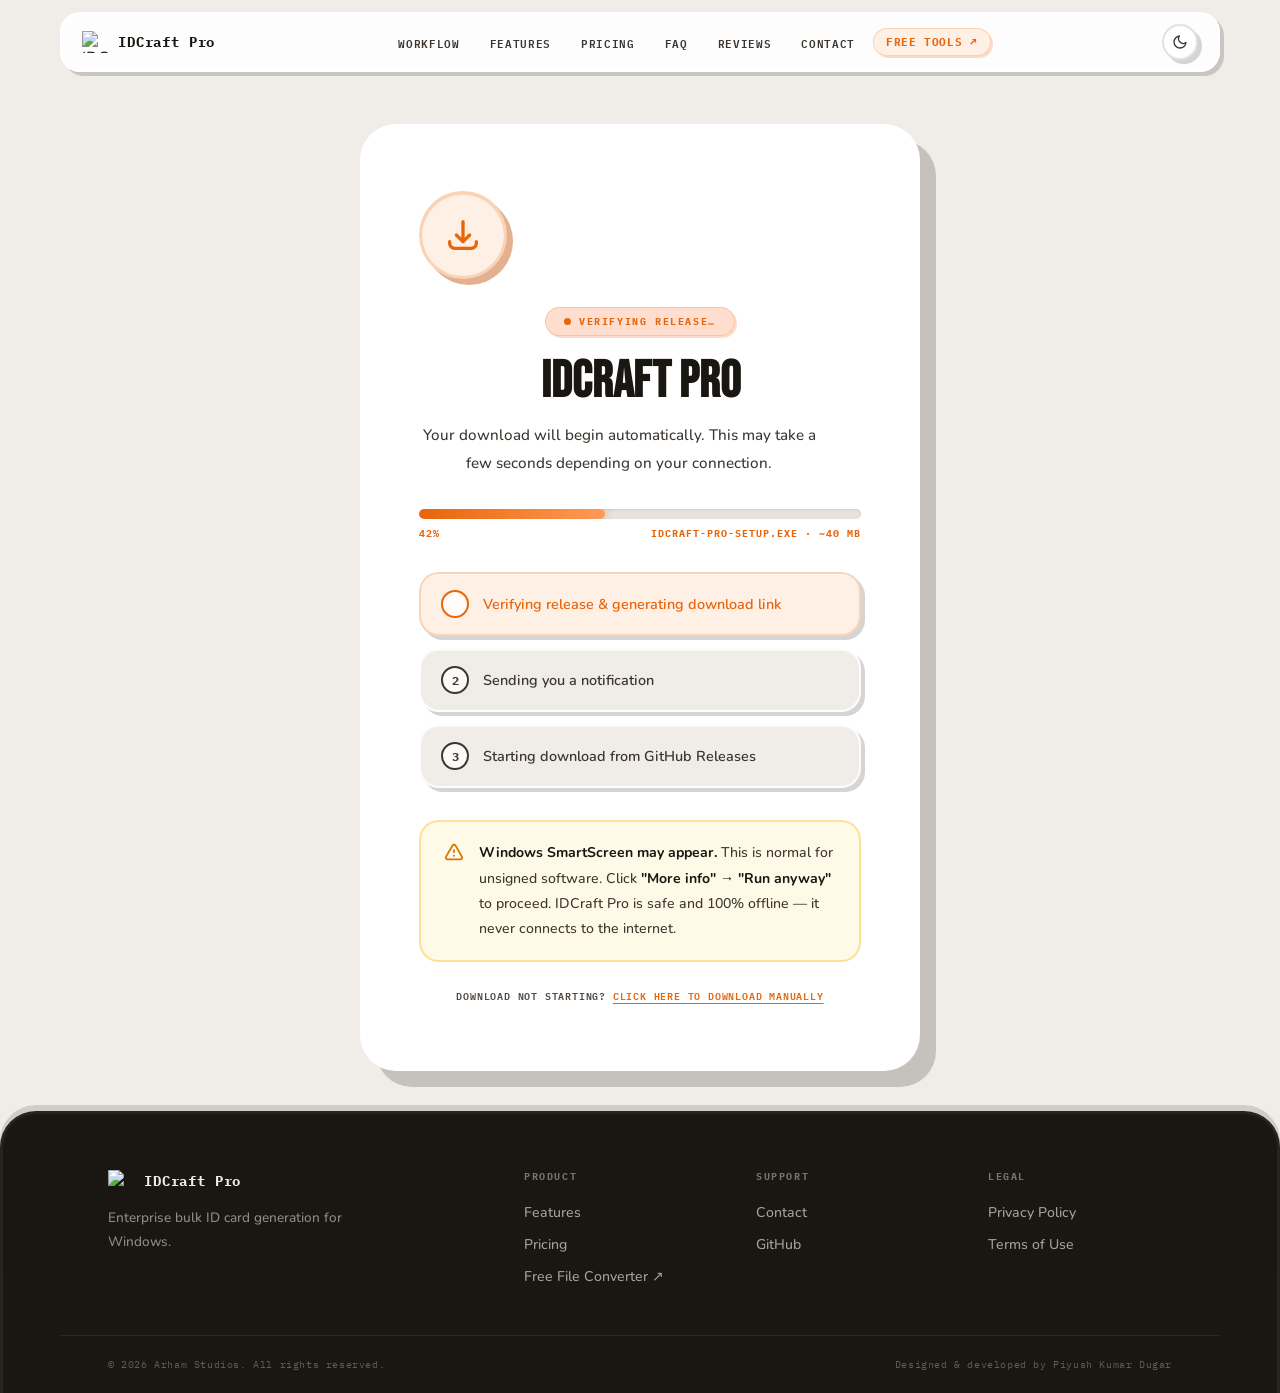
==== commit 4660769d: "Add files via upload" ====
--- a/download.html
+++ b/download.html
@@ -25,9 +25,9 @@
   border-radius: var(--rxl);
   border: 3px solid rgba(255,255,255,.9);
   box-shadow: var(--cxl);
-  padding: 56px 48px;
-  max-width: 540px; width: 100%;
-  display: flex; flex-direction: column; align-items: center; gap: 24px;
+  padding: 64px 56px;
+  max-width: 560px; width: 100%;
+  display: flex; flex-direction: column; align-items: center; gap: 0;
 }
 [data-theme="dark"] .dl-card {
   background: #1A1612;
@@ -36,19 +36,20 @@
 
 /* Animated download icon */
 .dl-icon-wrap {
-  width: 80px; height: 80px;
+  width: 88px; height: 88px;
   background: var(--amber-lt);
   border: 3px solid var(--amber-md);
   border-radius: 50%;
   display: flex; align-items: center; justify-content: center;
   box-shadow: var(--camb);
   animation: icon-bounce .6s var(--ease) infinite alternate;
+  margin-bottom: 28px;
 }
 @keyframes icon-bounce {
   from { transform: translateY(0); box-shadow: var(--camb); }
-  to   { transform: translateY(-6px); box-shadow: 6px 10px 0 rgba(196,82,10,.3); }
-}
-.dl-icon-wrap svg { width: 36px; height: 36px; color: var(--amber); }
+  to   { transform: translateY(-8px); box-shadow: 6px 12px 0 rgba(196,82,10,.3); }
+}
+.dl-icon-wrap svg { width: 40px; height: 40px; color: var(--amber); }
 
 /* Status badge */
 .dl-status-badge {
@@ -56,9 +57,10 @@
   background: var(--peach); color: var(--amber);
   font-family: var(--mono); font-size: 10px; font-weight: 700;
   letter-spacing: .16em; text-transform: uppercase;
-  padding: 6px 16px; border-radius: 100px;
+  padding: 7px 18px; border-radius: 100px;
   border: 1.5px solid var(--amber-md);
   box-shadow: 2px 2px 0 var(--amber-md);
+  margin-bottom: 20px;
 }
 [data-theme="dark"] .dl-status-badge { background: rgba(232,101,10,.18); }
 .dl-status-dot {
@@ -73,13 +75,13 @@
 /* Title */
 .dl-title {
   font-family: var(--disp);
-  font-size: clamp(2rem, 6vw, 3rem);
+  font-size: clamp(2.2rem, 6vw, 3.2rem);
   line-height: 1; color: var(--ink);
-  margin: 0;
+  margin: 0 0 14px;
 }
 .dl-sub {
-  font-size: .95rem; line-height: 1.8; color: var(--ink2);
-  font-weight: 500; max-width: 380px; margin: 0;
+  font-size: .95rem; line-height: 1.85; color: var(--ink2);
+  font-weight: 500; max-width: 400px; margin: 0 0 32px;
 }
 
 /* Progress bar */
@@ -87,7 +89,7 @@
   width: 100%;
   background: var(--bg2);
   border-radius: 100px;
-  height: 8px;
+  height: 10px;
   overflow: hidden;
   box-shadow: inset 0 1px 3px rgba(0,0,0,.1);
 }
@@ -96,25 +98,28 @@
   background: linear-gradient(90deg, var(--amber), #FF9A56);
   width: 0%;
   transition: width .4s ease;
-  box-shadow: 0 0 8px rgba(232,101,10,.5);
+  box-shadow: 0 0 10px rgba(232,101,10,.5);
 }
 .dl-progress-label {
   font-family: var(--mono); font-size: 10px; font-weight: 700;
   letter-spacing: .1em; color: var(--amber); text-transform: uppercase;
 }
+/* wrapper div around bar gets bottom margin */
+.dl-progress-outer { width: 100%; margin-bottom: 32px; }
 
 /* Steps */
 .dl-steps {
   width: 100%;
-  display: flex; flex-direction: column; gap: 10px;
+  display: flex; flex-direction: column; gap: 12px;
   text-align: left;
+  margin-bottom: 32px;
 }
 .dl-step {
-  display: flex; align-items: center; gap: 12px;
+  display: flex; align-items: center; gap: 14px;
   background: var(--bg); border-radius: var(--rmd);
   border: 2px solid rgba(255,255,255,.9);
-  box-shadow: var(--csm); padding: 12px 16px;
-  font-size: .88rem; font-weight: 600; color: var(--ink2);
+  box-shadow: var(--csm); padding: 16px 20px;
+  font-size: .9rem; font-weight: 600; color: var(--ink2);
   transition: all .3s ease;
 }
 [data-theme="dark"] .dl-step {
@@ -151,19 +156,20 @@
   width: 100%;
   background: rgba(251,191,36,.1);
   border: 2px solid rgba(251,191,36,.4);
-  border-radius: var(--rmd); padding: 16px 20px;
-  display: flex; align-items: flex-start; gap: 12px;
+  border-radius: var(--rmd); padding: 18px 22px;
+  display: flex; align-items: flex-start; gap: 14px;
   text-align: left;
-}
-.dl-warning svg { width: 20px; height: 20px; color: #D97706; flex-shrink: 0; margin-top: 1px; }
-.dl-warning-text { font-size: .85rem; line-height: 1.75; color: var(--ink2); font-weight: 500; }
+  margin-bottom: 24px;
+}
+.dl-warning svg { width: 22px; height: 22px; color: #D97706; flex-shrink: 0; margin-top: 2px; }
+.dl-warning-text { font-size: .88rem; line-height: 1.8; color: var(--ink2); font-weight: 500; }
 .dl-warning-text strong { color: var(--ink); }
 
 /* Manual link */
 .dl-manual {
   font-family: var(--mono); font-size: 10px; font-weight: 600;
   letter-spacing: .08em; color: var(--ink3);
-  text-transform: uppercase;
+  text-transform: uppercase; margin-top: 4px;
 }
 .dl-manual a {
   color: var(--amber); text-decoration: underline;
@@ -201,8 +207,14 @@
 .dl-next-label { font-family: var(--mono); font-size: 9px; font-weight: 700; letter-spacing: .1em; text-transform: uppercase; color: var(--ink3); }
 
 @media (max-width: 560px) {
-  .dl-card { padding: 36px 20px; }
+  .dl-card { padding: 40px 24px; }
   .dl-next { grid-template-columns: 1fr; }
+  .dl-title { font-size: 2.2rem; }
+  .dl-steps { gap: 10px; margin-bottom: 24px; }
+  .dl-step { padding: 13px 16px; font-size: .85rem; }
+  .dl-sub { margin-bottom: 24px; }
+  .dl-progress-outer { margin-bottom: 24px; }
+  .dl-warning { margin-bottom: 20px; padding: 14px 16px; }
 }
 </style>
 </head>
@@ -262,11 +274,11 @@
         <p class="dl-sub">Your download will begin automatically. This may take a few seconds depending on your connection.</p>
 
         <!-- Progress bar -->
-        <div style="width:100%">
+        <div class="dl-progress-outer">
           <div class="dl-progress-wrap" role="progressbar" aria-label="Download preparation progress" aria-valuenow="0" aria-valuemin="0" aria-valuemax="100">
             <div class="dl-progress-bar" id="dl-bar"></div>
           </div>
-          <div style="display:flex;justify-content:space-between;margin-top:6px;">
+          <div style="display:flex;justify-content:space-between;margin-top:8px;">
             <span class="dl-progress-label" id="dl-pct">0%</span>
             <span class="dl-progress-label">IDCraft-Pro-Setup.exe · ~40 MB</span>
           </div>
